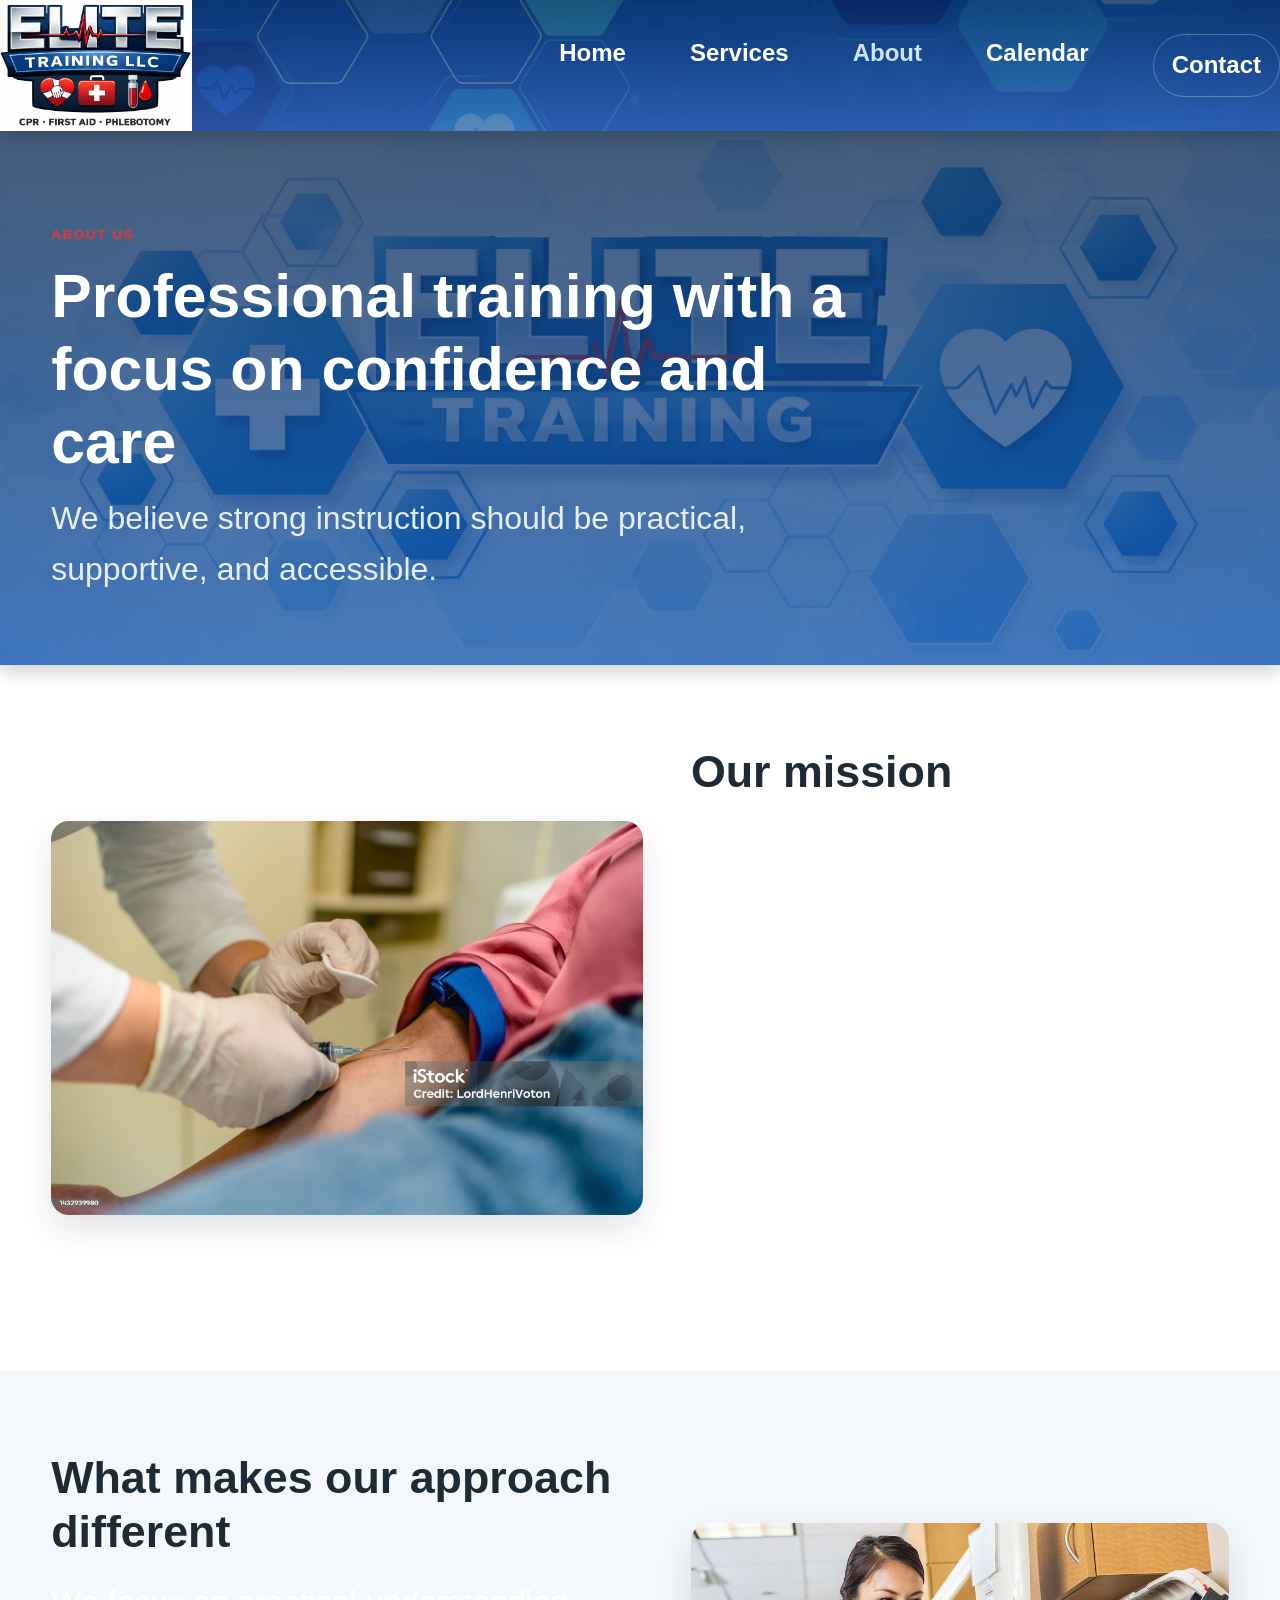
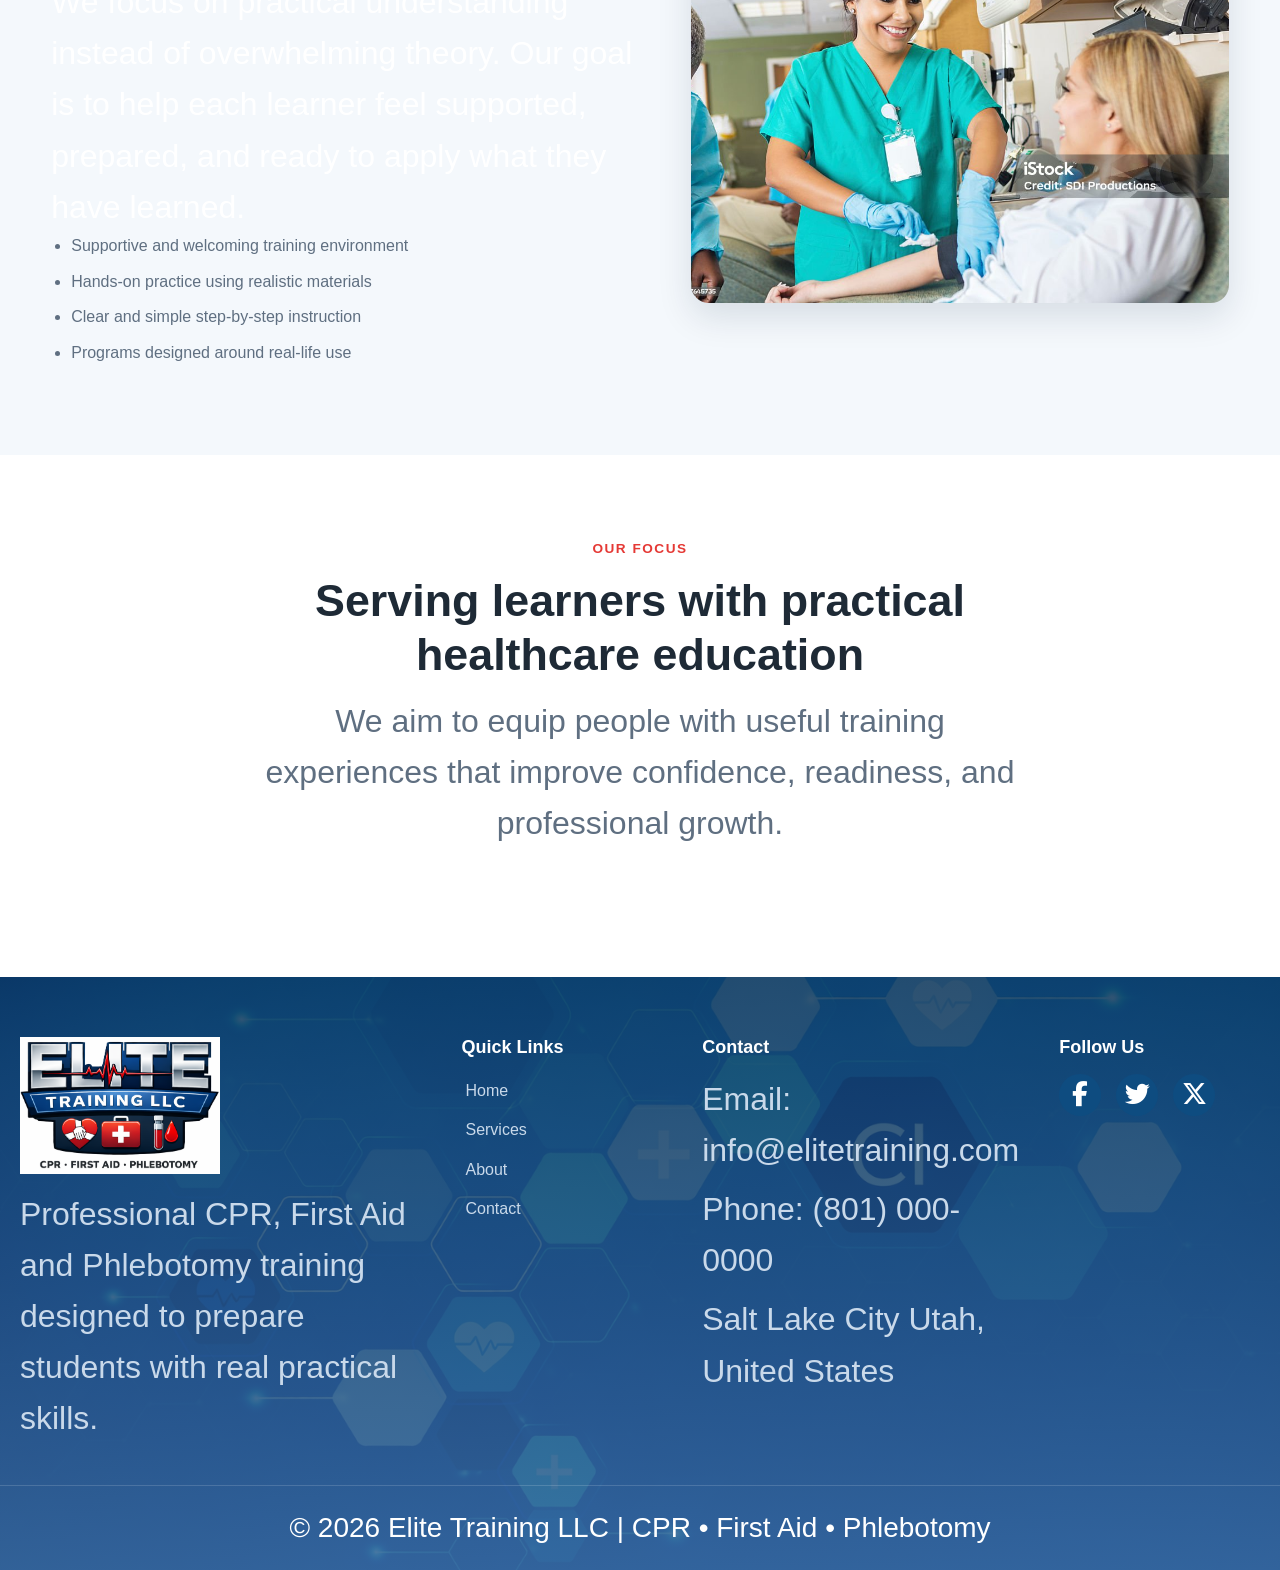
==== about.html @ 1e9cdbea "first commit" ====
<!DOCTYPE html>
<html lang="en">
  <head>
    <meta charset="UTF-8" />
    <meta name="viewport" content="width=device-width, initial-scale=1.0" />
    <title>About | Elite Training LLC</title>
    <meta name="description" content="Learn more about Elite Training LLC and our commitment to hands-on healthcare training."/>
    <link rel="stylesheet" href="https://cdnjs.cloudflare.com/ajax/libs/font-awesome/6.5.0/css/all.min.css">
    <link rel="stylesheet" href="style/styles.css" />
  </head>

  <body>
    <header class="site-header">
      <div class="container nav-container">
        <a href="index.html" class="brand">
          <img src="images/eliteLogo.png" alt="Elite Training LLC Logo" class="brand-logo" />
        </a>
        <button class="menu-toggle" id="menuToggle" aria-label="Open navigation">
          ☰
        </button>
        <nav class="site-nav" id="siteNav">
          <a href="index.html">Home</a>
          <a href="services.html">Services</a>
          <a href="about.html active" class="active">About</a>
          <a href="calendar.html">Calendar</a>
          <a href="contact.html" class="nav-btn">Contact</a>
        </nav>
      </div>
    </header>

    <main>
      <section class="page-banner">
        <div class="container">
          <span class="section-tag">About Us</span>
          <h1>Professional training with a focus on confidence and care</h1>
          <p>
            We believe strong instruction should be practical, supportive, and
            accessible.
          </p>
        </div>
      </section>

      <section class="section">
        <div class="container two-col">
          <div class="image-card">
            <img src="images/phlebotomy2.jpg" alt="Phlebotomy practice session" />
          </div>
          <div>
            <h2>Our mission</h2>
            <p>
              Elite Training LLC is committed to helping learners build practical
              healthcare skills through clear instruction, hands-on practice, and
              a professional learning environment.
            </p>
            <p>
              We support students, aspiring healthcare professionals, and anyone
              seeking to strengthen life-saving or clinical support skills.
            </p>
          </div>
        </div>
      </section>

      <section class="section alt-section">
        <div class="container two-col">
          <div>
            <h2>What makes our approach different</h2>
            <p>
              We focus on practical understanding instead of overwhelming theory.
              Our goal is to help each learner feel supported, prepared, and ready
              to apply what they have learned.
            </p>
            <ul class="about-list">
              <li>Supportive and welcoming training environment</li>
              <li>Hands-on practice using realistic materials</li>
              <li>Clear and simple step-by-step instruction</li>
              <li>Programs designed around real-life use</li>
            </ul>
          </div>
          <div class="image-card">
            <img src="images/phlebotomy.jpg" alt="Phlebotomy healthcare image" />
          </div>
        </div>
      </section>

      <section class="section">
        <div class="container section-heading">
          <span class="section-tag">Our Focus</span>
          <h2>Serving learners with practical healthcare education</h2>
          <p>
            We aim to equip people with useful training experiences that improve
            confidence, readiness, and professional growth.
          </p>
        </div>
      </section>
    </main>

    <footer class="elite-footer">
        <div class="footer-container">
            <div class="footer-logo">
                <img src="images/eliteLogo.png" alt="Elite Training Logo">
                <p>
                    Professional CPR, First Aid and Phlebotomy training designed to prepare students with real practical
                    skills.
                </p>
            </div>

            <div class="footer-links">
                <h3>Quick Links</h3>
                <ul>
                    <li><a href="index.html">Home</a></li>
                    <li><a href="services.html">Services</a></li>
                    <li><a href="about.html">About</a></li>
                    <li><a href="contact.html">Contact</a></li>
                </ul>
            </div>

            <div class="footer-contact">
                <h3>Contact</h3>
                <p>Email: info@elitetraining.com</p>
                <p>Phone: (801) 000-0000</p>
                <p>Salt Lake City Utah, United States</p>
            </div>

            <div class="footer-social">
                <h3>Follow Us</h3>
                <div class="social-icons">
                    <a href="#"><i class="fa-brands fa-facebook-f"></i></a>
                    <a href="#"><i class="fa-brands fa-twitter"></i></a>
                    <a href="#"><i class="fa-brands fa-x-twitter"></i></a>
                </div>
            </div>
        </div>
        <div class="footer-bottom">
            <p>© 2026 Elite Training LLC | CPR • First Aid • Phlebotomy</p>
        </div>
    </footer>

    <script src="js/script.js"></script>
  </body>
</html>
---- style/styles.css ----
:root {
  --primary: #0c3d72;
  --primary-dark: #082d53;
  --accent: #e53935;
  --accent-dark: #c62828;
  --light: #f4f8fc;
  --white: #ffffff;
  --text: #1e2a36;
  --muted: #5f6f81;
  --border: #dbe4ee;
  --shadow: 0 14px 35px rgba(10, 32, 61, 0.12);
  --radius: 18px;
  --max-width: 1200px;
  --transition: 0.3s ease;
}

* {
  margin: 0;
  padding: 0;
  box-sizing: border-box;
}

html {
  scroll-behavior: smooth;
}

body {
  font-family: Arial, Helvetica, sans-serif;
  color: var(--text);
  background: var(--white);
  line-height: 1.6;
}

img {
  display: block;
  width: 100%;
}

a {
  text-decoration: none;
}

ul {
  padding-left: 20px;
}

.container {
  width: min(92%, var(--max-width));
  margin: 0 auto;
}

.section {
  padding: 80px 0;
}

.alt-section {
  background: var(--light);
}

.section-tag {
  display: inline-block;
  color: var(--accent);
  font-weight: 700;
  text-transform: uppercase;
  letter-spacing: 1.5px;
  font-size: 0.85rem;
  margin-bottom: 14px;
}

.section-tag.light {
  color: #cfe3ff;
}

.section-heading {
  text-align: center;
  max-width: 760px;
  margin: 0 auto 48px;
}

.section-heading h2 {
  font-size: clamp(2rem, 4vw, 2.8rem);
  margin-bottom: 14px;
}

.section-heading p {
  color: var(--muted);
}

h1,
h2,
h3,
h4 {
  line-height: 1.2;
}

p {
  color: var(--muted);
}

.site-header {
  position: sticky;
  top: 0;
  z-index: 1000;

  background-image:
    linear-gradient(rgba(10, 40, 80, 0.75), rgba(55, 104, 168, 0.75)),
    url("../images/background2.png");

  background-size: cover;
  background-position: center;
  background-repeat: no-repeat;

  backdrop-filter: blur(4px);
  box-shadow: 0 6px 18px rgba(0, 0, 0, .2);
}

.nav-container{
  display:flex;
  align-items:center;
  justify-content:space-between;
  min-height:86px;
  width:100%;
}

.brand {
  display: flex;
  align-items: center;
}

.brand-logo {
  width: 240px;
  max-width: 80%;
 margin-right:auto;
}

.site-nav {
  display: flex;
  align-items: right;
  gap: 64px;
}

.site-nav a {
  color: var(--white);
  font-weight: 600;
  transition: var(--transition);
  font-size: 1.5em;
}

.site-nav a:hover,
.site-nav a.active {
  color: #cfe3ff;
}

.nav-btn {
  padding: 11px 18px;
  border: 1px solid rgba(255, 255, 255, 0.28);
  border-radius: 999px;
}

.menu-toggle {
  display: none;
  background: transparent;
  border: none;
  color: var(--white);
  font-size: 2rem;
  cursor: pointer;
}

/* Navigation bar */
.hex-background {

  position: absolute;
  top: 0;
  left: 0;

  width: 100%;
  height: 100%;

  overflow: hidden;

  z-index: 1;

}

.hex {

  position: absolute;

  width: 120px;
  height: 70px;

  background: rgba(255, 255, 255, .05);

  margin: 35px 0;

  animation: floatHex 12s infinite ease-in-out;

}

.hex:before,
.hex:after {

  content: "";

  position: absolute;

  width: 0;

  border-left: 60px solid transparent;
  border-right: 60px solid transparent;

}

.hex:before {

  bottom: 100%;
  border-bottom: 35px solid rgba(255, 255, 255, .05);

}

.hex:after {

  top: 100%;
  border-top: 35px solid rgba(255, 255, 255, .05);

}

.hex:nth-child(1) {
  top: 20%;
  left: 10%;
}

.hex:nth-child(2) {
  top: 60%;
  left: 20%;
}

.hex:nth-child(3) {
  top: 30%;
  left: 50%;
}

.hex:nth-child(4) {
  top: 70%;
  left: 70%;
}

.hex:nth-child(5) {
  top: 40%;
  left: 80%;
}

.hex:nth-child(6) {
  top: 10%;
  left: 60%;
}

@keyframes floatHex {

  0% {
    transform: translateY(0)
  }

  50% {
    transform: translateY(-25px)
  }

  100% {
    transform: translateY(0)
  }

}

/*end navigation animation*/



.hero {
  position: relative;
  min-height: 88vh;
  background: url("../images/cprtraining.jpg") center center / cover no-repeat;
  display: flex;
  align-items: center;
}

.hero-overlay {
  position: absolute;
  inset: 0;
  background:
    linear-gradient(to right, rgba(8, 31, 57, 0.86), rgba(8, 31, 57, 0.38)),
    linear-gradient(to top, rgba(8, 31, 57, 0.2), rgba(8, 31, 57, 0.1));
}

.hero-content {
  position: relative;
  z-index: 2;
}

.hero-text {
  max-width: 700px;
  color: var(--white);
}

.eyebrow {
  display: inline-block;
  margin-bottom: 18px;
  color: #cfe3ff;
  text-transform: uppercase;
  letter-spacing: 1.8px;
  font-size: 1.2rem;
  font-weight: 700;
}

.hero h1 {
  font-size: clamp(2.4rem, 5vw, 4.4rem);
  line-height: 1.08;
  margin-bottom: 20px;
  color: var(--white);
}

.hero p {
  color: rgba(255, 255, 255, 0.9);
  max-width: 620px;
  font-size: 1.2rem;
  margin-bottom: 28px;
}

.hero-actions {
  display: flex;
  flex-wrap: wrap;
  gap: 14px;
}

.btn {
  display: inline-flex;
  align-items: center;
  justify-content: center;
  min-width: 170px;
  padding: 14px 24px;
  border-radius: 999px;
  font-weight: 700;
  transition: var(--transition);
}

.btn-primary {
  background: var(--accent);
  color: var(--white);
}

.btn-primary:hover {
  background: var(--accent-dark);
  transform: translateY(-2px);
}

.btn-secondary {
  background: rgba(255, 255, 255, 0.14);
  color: var(--white);
  border: 1px solid rgba(255, 255, 255, 0.28);
}

.btn-secondary:hover {
  background: rgba(255, 255, 255, 0.22);
}

.btn-light {
  background: var(--white);
  color: var(--primary);
}

.btn-light:hover {
  transform: translateY(-2px);
}

.two-col {
  display: grid;
  grid-template-columns: 1.1fr 1fr;
  gap: 48px;
  align-items: center;
}

.two-col h2 {
  font-size: clamp(1.9rem, 4vw, 2.8rem);
  margin-bottom: 18px;
}

.two-col p+p {
  margin-top: 14px;
}

.text-link {
  display: inline-block;
  margin-top: 18px;
  color: var(--primary);
  font-weight: 700;
}

.image-card {
  border-radius: var(--radius);
  overflow: hidden;
  box-shadow: var(--shadow);
}

.image-card img {
  height: 100%;
  min-height: 380px;
  object-fit: cover;
}

.services-preview {
  background: var(--light);
}

.card-grid {
  display: grid;
  grid-template-columns: repeat(4, 1fr);
  gap: 26px;
}

.service-card {
  background: var(--white);
  border-radius: var(--radius);
  overflow: hidden;
  box-shadow: var(--shadow);
  transition: var(--transition);
}

.service-card:hover {
  transform: translateY(-6px);
}

.service-card img {
  height: 240px;
  object-fit: cover;
}

.card-body {
  padding: 24px;
}

.card-body h3 {
  margin-bottom: 10px;
  color: var(--primary);
}

.stats-section {
  background: linear-gradient(135deg, var(--primary), var(--primary-dark));
}

.stats-grid {
  display: grid;
  grid-template-columns: repeat(3, 1fr);
  gap: 24px;
}

.stat-box {
  background: rgba(255, 255, 255, 0.08);
  padding: 30px;
  border-radius: var(--radius);
  color: var(--white);
  text-align: center;
}

.stat-box h3 {
  margin-bottom: 10px;
  color: var(--white);
  font-size: 1.5rem;
}

.stat-box p {
  color: rgba(255, 255, 255, 0.85);
}

.testimonial-grid {
  display: grid;
  grid-template-columns: repeat(3, 1fr);
  gap: 24px;
}

.testimonial-card {
  background: var(--white);
  border: 1px solid var(--border);
  border-radius: var(--radius);
  padding: 28px;
  box-shadow: var(--shadow);
}

.testimonial-card p {
  margin-bottom: 18px;
}

.testimonial-card h4 {
  color: var(--primary);
}

.cta-section {
  background: linear-gradient(90deg,
      rgb(27 183 125 / 94%) 0%,
      rgb(20 140 200 / 95%) 55%,
      rgb(10 70 150 / 96%) 100%);
}

.cta-box {
  display: flex;
  justify-content: space-between;
  align-items: center;
  gap: 30px;
}

.cta-box h2,
.cta-box p {
  color: var(--white);
}

.page-banner {
  background-image:
    linear-gradient(rgba(10, 40, 80, 0.75), rgba(17, 82, 167, 0.75)),
    url("../images/elitebackground.png");

  background-size: cover;
  background-position: center;
  background-repeat: no-repeat;

  backdrop-filter: blur(4px);
  box-shadow: 0 6px 18px rgba(0, 0, 0, .2);
  color: var(--white);
  padding: 90px 0 70px;
}

.page-banner h1 {
  font-size: clamp(2.2rem, 5vw, 3.8rem);
  margin-bottom: 14px;
  max-width: 850px;
}

.page-banner p {
  color: rgba(255, 255, 255, 0.88);
  max-width: 720px;
}

.service-list {
  display: grid;
  gap: 40px;
}

.service-row {
  display: grid;
  grid-template-columns: 1fr 1fr;
  gap: 34px;
  align-items: center;
  background: var(--white);
  border-radius: var(--radius);
  box-shadow: var(--shadow);
  overflow: hidden;
}

.service-row.reverse .service-image {
  order: 2;
}

.service-row.reverse .service-text {
  order: 1;
}

.service-image img {
  height: 100%;
  min-height: 380px;
  object-fit: cover;
}

.service-text {
  padding: 34px;
}

.service-text h2 {
  color: var(--primary);
  margin-bottom: 14px;
}

.service-text p {
  margin-bottom: 16px;
}

.about-list li,
.service-text li {
  margin-bottom: 10px;
  color: var(--muted);
}

.contact-layout {
  display: grid;
  grid-template-columns: 0.95fr 1.05fr;
  gap: 34px;
}

.contact-info,
.contact-form-wrap {
  background: var(--white);
  border-radius: var(--radius);
  box-shadow: var(--shadow);
  padding: 34px;
}

.contact-info h2,
.contact-form h2 {
  color: var(--primary);
  margin-bottom: 14px;
}

.info-box {
  margin-top: 22px;
  padding: 18px;
  background: var(--light);
  border-radius: 14px;
}

.info-box h3 {
  color: var(--primary);
  margin-bottom: 6px;
}

.contact-side-image {
  margin-top: 24px;
  border-radius: 16px;
  height: 280px;
  object-fit: cover;
}

.contact-form {
  display: grid;
  gap: 12px;
}

.contact-form label {
  font-weight: 700;
  color: var(--text);
}

.contact-form input,
.contact-form select,
.contact-form textarea {
  width: 100%;
  padding: 14px 16px;
  border: 1px solid var(--border);
  border-radius: 14px;
  outline: none;
  font-size: 1rem;
  transition: var(--transition);
}

.contact-form input:focus,
.contact-form select:focus,
.contact-form textarea:focus {
  border-color: var(--primary);
  box-shadow: 0 0 0 4px rgba(12, 61, 114, 0.1);
}

.form-btn {
  margin-top: 8px;
  border: none;
  cursor: pointer;
}

.form-message {
  margin-top: 8px;
  font-weight: 700;
  color: var(--primary);
}

/* FOOTER */

.elite-footer {

  background-image:
    linear-gradient(rgba(11, 52, 88, 0.85), rgba(55, 106, 154, 0.9)),
    url("../images/background2.png");

  background-size: cover;
  background-position: center;
  background-repeat: no-repeat;

  color: white;
  padding-top: 60px;
  font-family: Arial, Helvetica, sans-serif;
}

.footer-container {
  max-width: 1500px;
  margin: auto;
  display: grid;
  grid-template-columns: 2fr 1fr 1fr 1fr;
  gap: 40px;
  padding: 0 20px 40px;
}

.footer-logo img {
  width: 200px;
  margin-bottom: 15px;
}

.footer-logo p {
  color: #c9d9ea;
  line-height: 1.6;
}

.footer-links h3,
.footer-contact h3,
.footer-social h3 {
  margin-bottom: 15px;
  font-size: 18px;
}

.footer-links ul {
  list-style: none;
  padding: 2px;
}

.footer-links li {
  margin-bottom: 10px;
  padding: 2px;
}

.footer-links a {
  text-decoration: none;
  color: #c9d9ea;
  transition: .3s;
}

.footer-links a:hover {
  color: #6bd1ff;
}

.footer-contact p {
  color: #c9d9ea;
  margin-bottom: 8px;
}

.social-icons {
  display: flex;
  gap: 15px;
  margin-top: 10px;
}

.social-icons a {
  width: 42px;
  height: 42px;
  display: flex;
  align-items: center;
  justify-content: center;
  background: #0e4c80;
  border-radius: 50%;
  font-size: 25px;
  color: white;
  transition: .3s;

}


.social-icons a:hover {

  background: #19a4e3;

  transform: scale(1.1);

}


.footer-bottom {
  border-top: 1px solid rgba(255, 255, 255, 0.15);
  text-align: center;
  padding: 20px;
  font-size: 14px;
  color: #c9d9ea;
}

p {
  color: white;
  font-size: 2em;
}

@media (max-width: 1080px) {
  .card-grid {
    grid-template-columns: repeat(2, 1fr);
  }

  .testimonial-grid {
    grid-template-columns: 1fr;
  }

  .contact-layout,
  .two-col,
  .service-row {
    grid-template-columns: 1fr;
  }

  .service-row.reverse .service-image,
  .service-row.reverse .service-text {
    order: initial;
  }

  .stats-grid {
    grid-template-columns: 1fr;
  }

  .cta-box {
    flex-direction: column;
    align-items: flex-start;
  }
}

@media (max-width: 820px) {
  .menu-toggle {
    display: block;
  }

  .site-nav {
    position: absolute;
    top: 86px;
    right: 4%;
    background: var(--primary);
    border-radius: 18px;
    box-shadow: var(--shadow);
    width: min(320px, 92vw);
    padding: 18px;
    display: none;
    flex-direction: column;
    align-items: flex-start;
    gap: 64px;
  }

  .site-nav.show {
    display: flex;
  }

  .nav-btn {
    width: 100%;
    text-align: center;
  }

  .hero {
    min-height: 78vh;
  }

  .brand-logo {
    width: 170px;
  }
}

@media (max-width: 640px) {
  .section {
    padding: 64px 0;
  }

  .hero-actions {
    flex-direction: column;
    align-items: flex-start;
  }

  .btn {
    width: 100%;
    max-width: 260px;
  }

  .card-grid {
    grid-template-columns: 1fr;
  }

  .footer-content {
    flex-direction: column;
  }

  .service-text,
  .contact-info,
  .contact-form-wrap {
    padding: 24px;
  }

  .page-banner {
    padding: 72px 0 56px;
  }
}

/* Calendar */

.dashboard {
  padding: 80px 40px;
}

.dashboard-grid {
  display: grid;
  grid-template-columns: repeat(3, 1fr);
  gap: 30px;
}

.dashboard-card {
  background: white;
  padding: 30px;
  border-radius: 10px;
  box-shadow: 0 10px 20px rgba(0, 0, 0, .1);
}
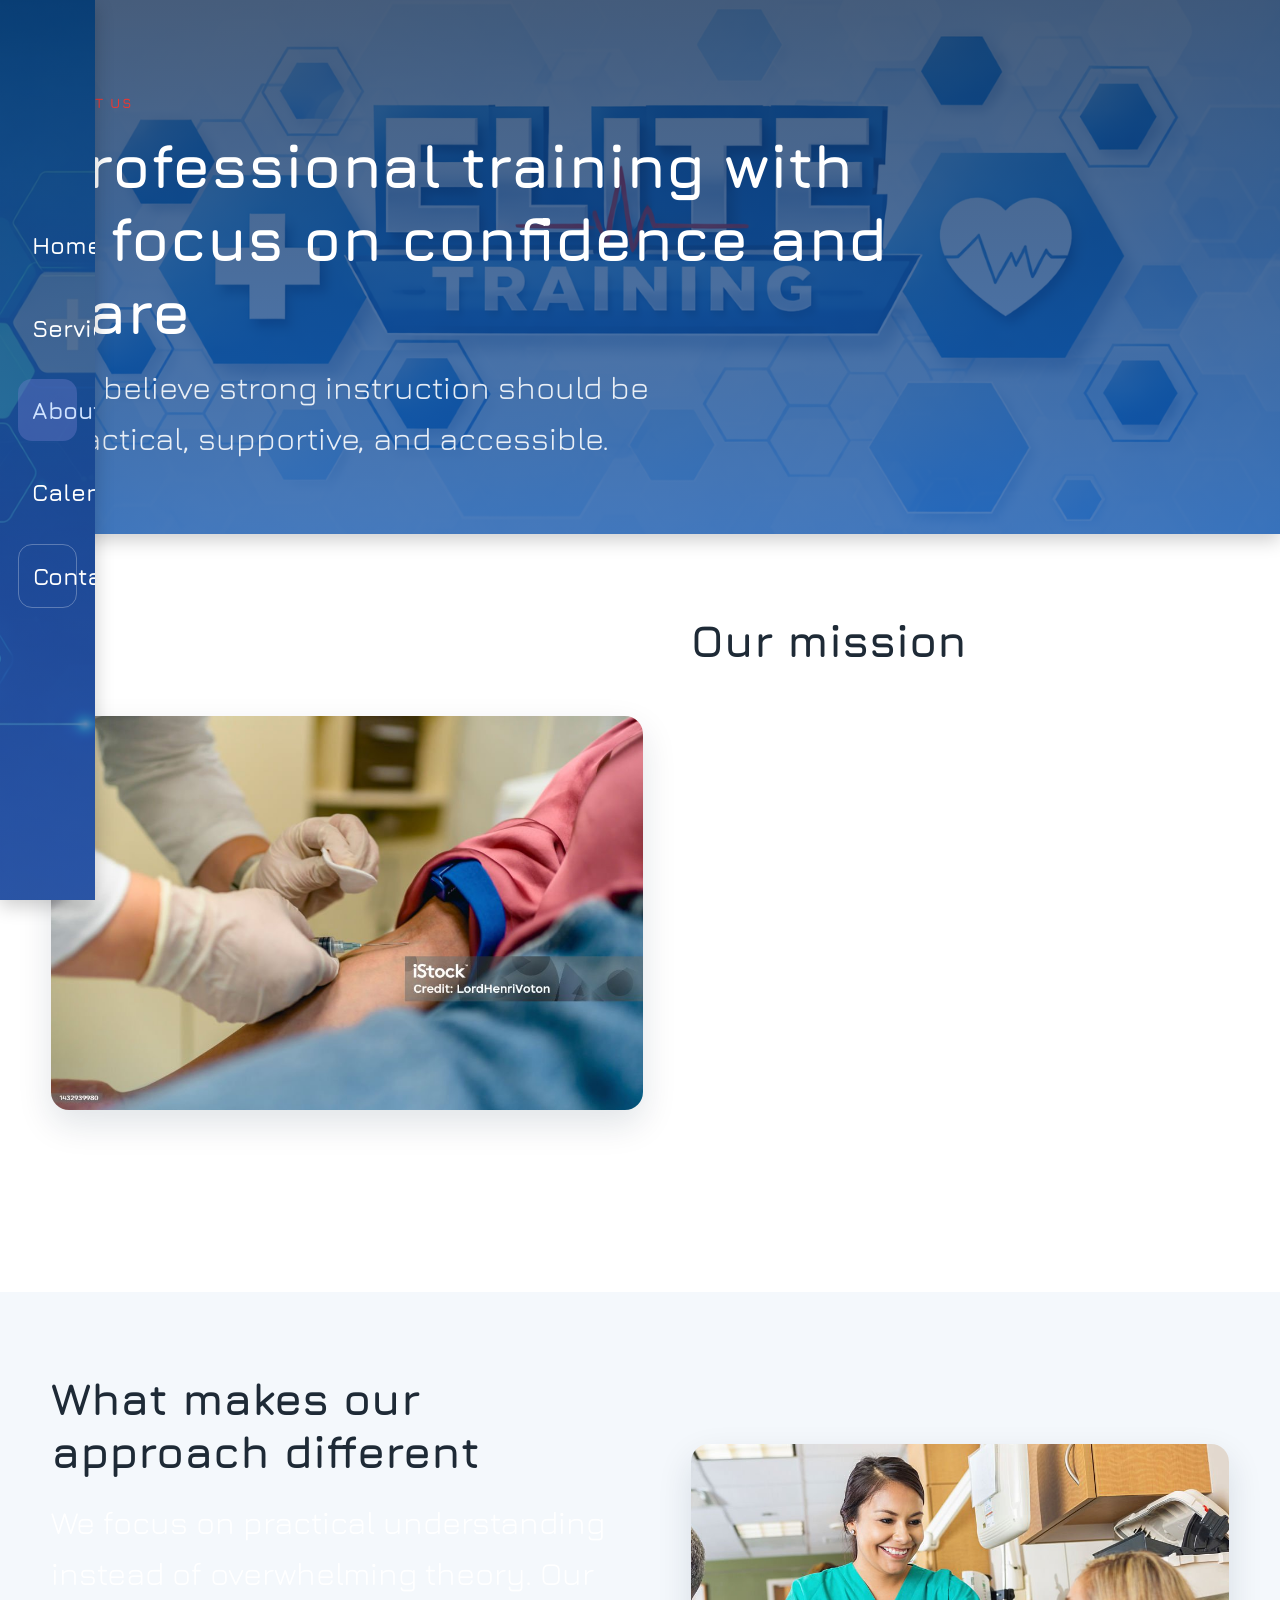
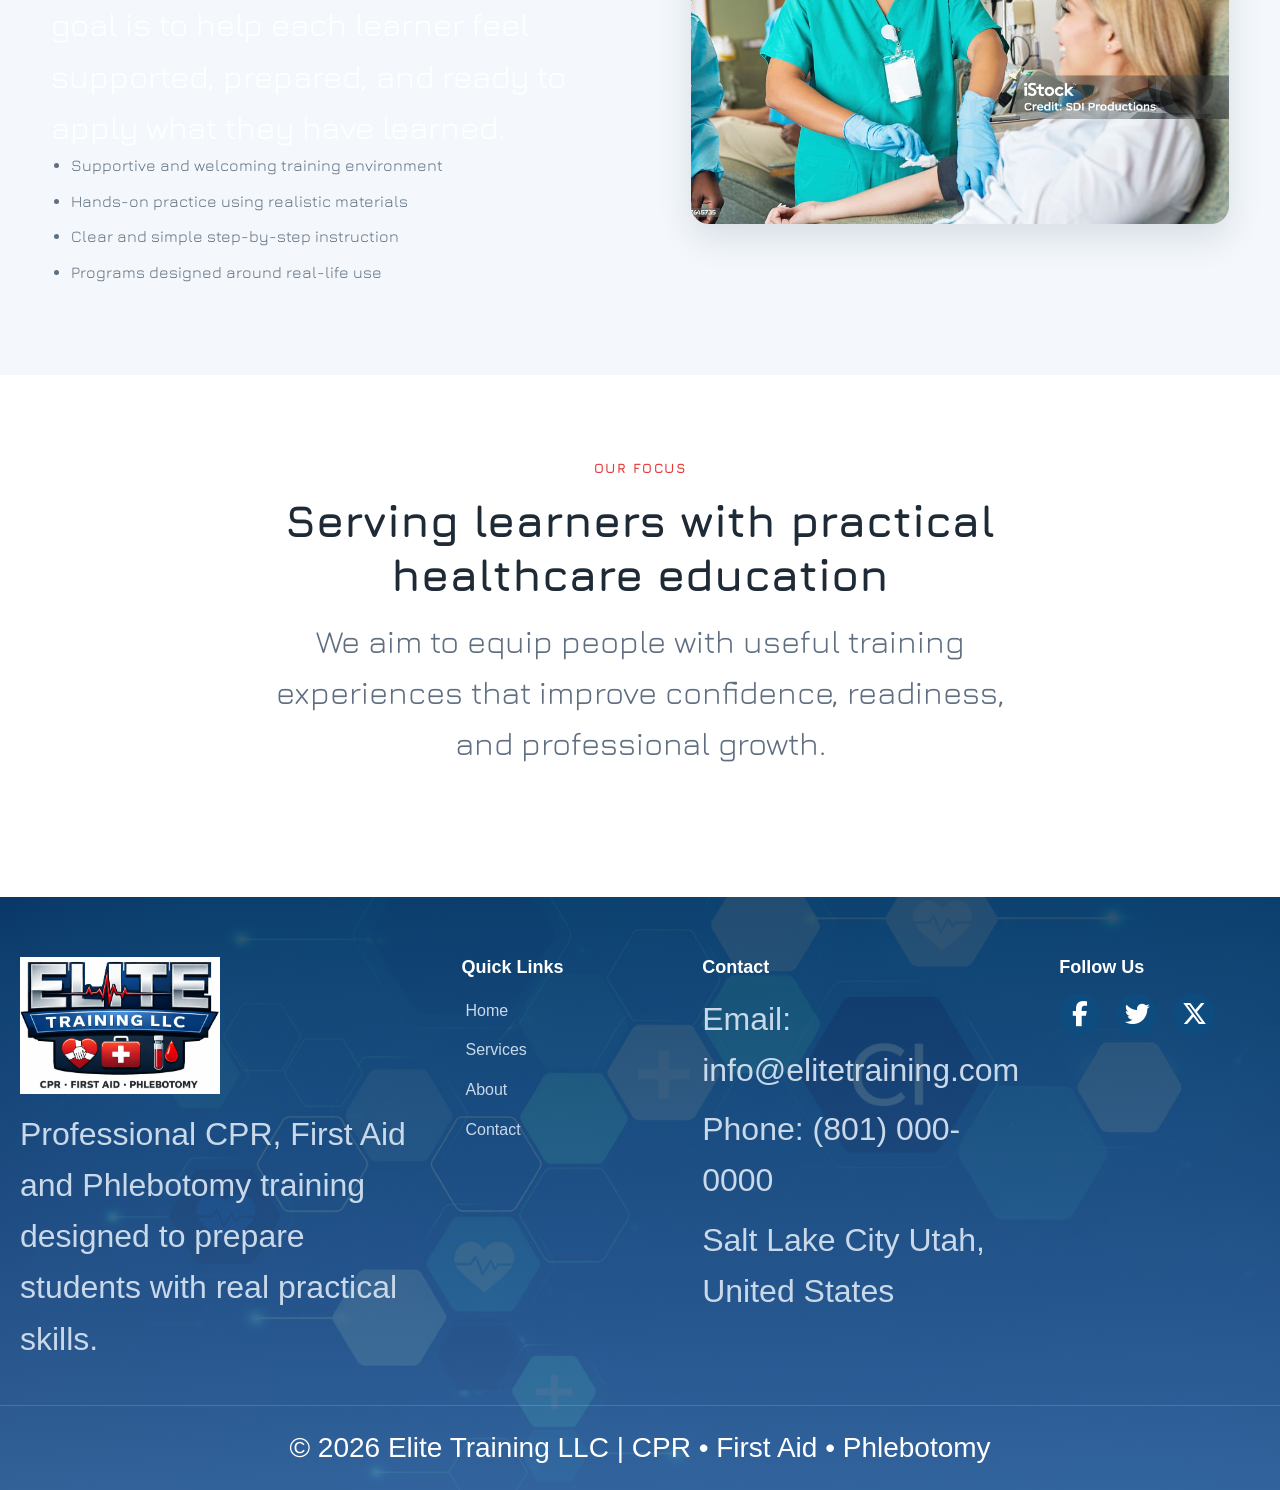
==== commit 8fac292c: "update navigation bar" ====
--- a/about.html
+++ b/about.html
@@ -1,140 +1,146 @@
 <!DOCTYPE html>
 <html lang="en">
-  <head>
-    <meta charset="UTF-8" />
-    <meta name="viewport" content="width=device-width, initial-scale=1.0" />
-    <title>About | Elite Training LLC</title>
-    <meta name="description" content="Learn more about Elite Training LLC and our commitment to hands-on healthcare training."/>
-    <link rel="stylesheet" href="https://cdnjs.cloudflare.com/ajax/libs/font-awesome/6.5.0/css/all.min.css">
-    <link rel="stylesheet" href="style/styles.css" />
-  </head>
 
-  <body>
-    <header class="site-header">
-      <div class="container nav-container">
-        <a href="index.html" class="brand">
-          <img src="images/eliteLogo.png" alt="Elite Training LLC Logo" class="brand-logo" />
-        </a>
-        <button class="menu-toggle" id="menuToggle" aria-label="Open navigation">
-          ☰
-        </button>
-        <nav class="site-nav" id="siteNav">
-          <a href="index.html">Home</a>
-          <a href="services.html">Services</a>
-          <a href="about.html active" class="active">About</a>
-          <a href="calendar.html">Calendar</a>
-          <a href="contact.html" class="nav-btn">Contact</a>
-        </nav>
+<head>
+  <meta charset="UTF-8" />
+  <meta name="viewport" content="width=device-width, initial-scale=1.0" />
+  <title>About | Elite Training LLC</title>
+  <meta name="description"
+    content="Learn more about Elite Training LLC and our commitment to hands-on healthcare training." />
+  <link rel="stylesheet" href="https://cdnjs.cloudflare.com/ajax/libs/font-awesome/6.5.0/css/all.min.css">
+  <link rel="stylesheet" href="style/styles.css" />
+  <link rel="preconnect" href="https://fonts.googleapis.com">
+  <link rel="preconnect" href="https://fonts.gstatic.com" crossorigin>
+  <link href="https://fonts.googleapis.com/css2?family=Jura:wght@300..700&display=swap" rel="stylesheet">
+</head>
+
+<body>
+  <header class="site-header">
+    <div class="container nav-container">
+      <a href="index.html" class="brand">
+        <img src="images/eliteLogo.png" alt="Elite Training LLC Logo" class="brand-logo" />
+      </a>
+      <button class="menu-toggle" id="menuToggle" aria-label="Open navigation">
+        ☰
+      </button>
+      <nav class="site-nav" id="siteNav">
+        <a href="index.html">Home</a>
+        <a href="services.html">Services</a>
+        <a href="about.html active" class="active">About</a>
+        <a href="calendar.html">Calendar</a>
+        <a href="contact.html" class="nav-btn">Contact</a>
+      </nav>
+    </div>
+  </header>
+
+  <main>
+    <section class="page-banner">
+      <div class="container">
+        <span class="section-tag">About Us</span>
+        <h1>Professional training with a focus on confidence and care</h1>
+        <p>
+          We believe strong instruction should be practical, supportive, and
+          accessible.
+        </p>
       </div>
-    </header>
+    </section>
 
-    <main>
-      <section class="page-banner">
-        <div class="container">
-          <span class="section-tag">About Us</span>
-          <h1>Professional training with a focus on confidence and care</h1>
+    <section class="section">
+      <div class="container two-col">
+        <div class="image-card">
+          <img src="images/phlebotomy2.jpg" alt="Phlebotomy practice session" />
+        </div>
+        <div>
+          <h2>Our mission</h2>
           <p>
-            We believe strong instruction should be practical, supportive, and
-            accessible.
+            Elite Training LLC is committed to helping learners build practical
+            healthcare skills through clear instruction, hands-on practice, and
+            a professional learning environment.
+          </p>
+          <p>
+            We support students, aspiring healthcare professionals, and anyone
+            seeking to strengthen life-saving or clinical support skills.
           </p>
         </div>
-      </section>
+      </div>
+    </section>
 
-      <section class="section">
-        <div class="container two-col">
-          <div class="image-card">
-            <img src="images/phlebotomy2.jpg" alt="Phlebotomy practice session" />
-          </div>
-          <div>
-            <h2>Our mission</h2>
-            <p>
-              Elite Training LLC is committed to helping learners build practical
-              healthcare skills through clear instruction, hands-on practice, and
-              a professional learning environment.
-            </p>
-            <p>
-              We support students, aspiring healthcare professionals, and anyone
-              seeking to strengthen life-saving or clinical support skills.
-            </p>
-          </div>
+    <section class="section alt-section">
+      <div class="container two-col">
+        <div>
+          <h2>What makes our approach different</h2>
+          <p>
+            We focus on practical understanding instead of overwhelming theory.
+            Our goal is to help each learner feel supported, prepared, and ready
+            to apply what they have learned.
+          </p>
+          <ul class="about-list">
+            <li>Supportive and welcoming training environment</li>
+            <li>Hands-on practice using realistic materials</li>
+            <li>Clear and simple step-by-step instruction</li>
+            <li>Programs designed around real-life use</li>
+          </ul>
         </div>
-      </section>
+        <div class="image-card">
+          <img src="images/phlebotomy.jpg" alt="Phlebotomy healthcare image" />
+        </div>
+      </div>
+    </section>
 
-      <section class="section alt-section">
-        <div class="container two-col">
-          <div>
-            <h2>What makes our approach different</h2>
-            <p>
-              We focus on practical understanding instead of overwhelming theory.
-              Our goal is to help each learner feel supported, prepared, and ready
-              to apply what they have learned.
-            </p>
-            <ul class="about-list">
-              <li>Supportive and welcoming training environment</li>
-              <li>Hands-on practice using realistic materials</li>
-              <li>Clear and simple step-by-step instruction</li>
-              <li>Programs designed around real-life use</li>
-            </ul>
-          </div>
-          <div class="image-card">
-            <img src="images/phlebotomy.jpg" alt="Phlebotomy healthcare image" />
-          </div>
+    <section class="section">
+      <div class="container section-heading">
+        <span class="section-tag">Our Focus</span>
+        <h2>Serving learners with practical healthcare education</h2>
+        <p>
+          We aim to equip people with useful training experiences that improve
+          confidence, readiness, and professional growth.
+        </p>
+      </div>
+    </section>
+  </main>
+
+  <footer class="elite-footer">
+    <div class="footer-container">
+      <div class="footer-logo">
+        <img src="images/eliteLogo.png" alt="Elite Training Logo">
+        <p>
+          Professional CPR, First Aid and Phlebotomy training designed to prepare students with real practical
+          skills.
+        </p>
+      </div>
+
+      <div class="footer-links">
+        <h3>Quick Links</h3>
+        <ul>
+          <li><a href="index.html">Home</a></li>
+          <li><a href="services.html">Services</a></li>
+          <li><a href="about.html">About</a></li>
+          <li><a href="contact.html">Contact</a></li>
+        </ul>
+      </div>
+
+      <div class="footer-contact">
+        <h3>Contact</h3>
+        <p>Email: info@elitetraining.com</p>
+        <p>Phone: (801) 000-0000</p>
+        <p>Salt Lake City Utah, United States</p>
+      </div>
+
+      <div class="footer-social">
+        <h3>Follow Us</h3>
+        <div class="social-icons">
+          <a href="#"><i class="fa-brands fa-facebook-f"></i></a>
+          <a href="#"><i class="fa-brands fa-twitter"></i></a>
+          <a href="#"><i class="fa-brands fa-x-twitter"></i></a>
         </div>
-      </section>
+      </div>
+    </div>
+    <div class="footer-bottom">
+      <p>© 2026 Elite Training LLC | CPR • First Aid • Phlebotomy</p>
+    </div>
+  </footer>
 
-      <section class="section">
-        <div class="container section-heading">
-          <span class="section-tag">Our Focus</span>
-          <h2>Serving learners with practical healthcare education</h2>
-          <p>
-            We aim to equip people with useful training experiences that improve
-            confidence, readiness, and professional growth.
-          </p>
-        </div>
-      </section>
-    </main>
+  <script src="js/script.js"></script>
+</body>
 
-    <footer class="elite-footer">
-        <div class="footer-container">
-            <div class="footer-logo">
-                <img src="images/eliteLogo.png" alt="Elite Training Logo">
-                <p>
-                    Professional CPR, First Aid and Phlebotomy training designed to prepare students with real practical
-                    skills.
-                </p>
-            </div>
-
-            <div class="footer-links">
-                <h3>Quick Links</h3>
-                <ul>
-                    <li><a href="index.html">Home</a></li>
-                    <li><a href="services.html">Services</a></li>
-                    <li><a href="about.html">About</a></li>
-                    <li><a href="contact.html">Contact</a></li>
-                </ul>
-            </div>
-
-            <div class="footer-contact">
-                <h3>Contact</h3>
-                <p>Email: info@elitetraining.com</p>
-                <p>Phone: (801) 000-0000</p>
-                <p>Salt Lake City Utah, United States</p>
-            </div>
-
-            <div class="footer-social">
-                <h3>Follow Us</h3>
-                <div class="social-icons">
-                    <a href="#"><i class="fa-brands fa-facebook-f"></i></a>
-                    <a href="#"><i class="fa-brands fa-twitter"></i></a>
-                    <a href="#"><i class="fa-brands fa-x-twitter"></i></a>
-                </div>
-            </div>
-        </div>
-        <div class="footer-bottom">
-            <p>© 2026 Elite Training LLC | CPR • First Aid • Phlebotomy</p>
-        </div>
-    </footer>
-
-    <script src="js/script.js"></script>
-  </body>
 </html>
--- a/style/styles.css
+++ b/style/styles.css
@@ -25,7 +25,7 @@
 }
 
 body {
-  font-family: Arial, Helvetica, sans-serif;
+  font-family: "Jura", sans-serif;
   color: var(--text);
   background: var(--white);
   line-height: 1.6;
@@ -98,9 +98,14 @@
 }
 
 .site-header {
-  position: sticky;
+  
+  position: fixed;
   top: 0;
+  left: 0;
+  width: 95px;
+  height: 100vh;
   z-index: 1000;
+  overflow:hidden;
 
   background-image:
     linear-gradient(rgba(10, 40, 80, 0.75), rgba(55, 104, 168, 0.75)),
@@ -112,43 +117,85 @@
 
   backdrop-filter: blur(4px);
   box-shadow: 0 6px 18px rgba(0, 0, 0, .2);
+  transition: width 0.80s ease;
+}
+
+.site-header:hover {
+  width: 280px;
 }
 
 .nav-container{
   display:flex;
-  align-items:center;
-  justify-content:space-between;
-  min-height:86px;
+  flex-direction: column;
+  align-items:flex-start;
+  justify-content:flex-start;
   width:100%;
+  padding: 24px 18px;
 }
 
 .brand {
   display: flex;
   align-items: center;
+  margin-bottom: 40px;
+  justify-content: center;
+  width: 100%;
 }
 
 .brand-logo {
-  width: 240px;
-  max-width: 80%;
- margin-right:auto;
+  width: 200px;
+  max-width: 220px;
+  min-width: 220px;
+  opacity: 0;
+  transform: translateX(-10px);
+  transition: opacity 0.40s ease, transform 0.40s ease;
+
+}
+
+.site-header:hover .brand-logo {
+  opacity: 1;
+  transform: translateX(0);
 }
 
 .site-nav {
   display: flex;
-  align-items: right;
-  gap: 64px;
+  flex-direction: column;
+  align-items: flex-start;
+  gap: 20px;
+  width: 100%;
+}
+
+.nav-link {
+  opacity: 0;
+  transform: translateX(-10px);
+  transition: all 0.40s ease;
+  white-space: nowrap;
+} 
+
+.site-header:hover .nav-link {
+  opacity: 1;
+  transform: translateX(0);
+
 }
 
 .site-nav a {
+  display: flex;
+  align-items: center;
+  width: 100%;
+  min-height: 52px;
+  padding: 12px 14px;
+  border-radius: 14px;
   color: var(--white);
   font-weight: 600;
   transition: var(--transition);
   font-size: 1.5em;
+  white-space: nowrap;
+  text-decoration: none;
 }
 
 .site-nav a:hover,
 .site-nav a.active {
   color: #cfe3ff;
+  background: rgba(108, 123, 201, 0.408);
 }
 
 .nav-btn {
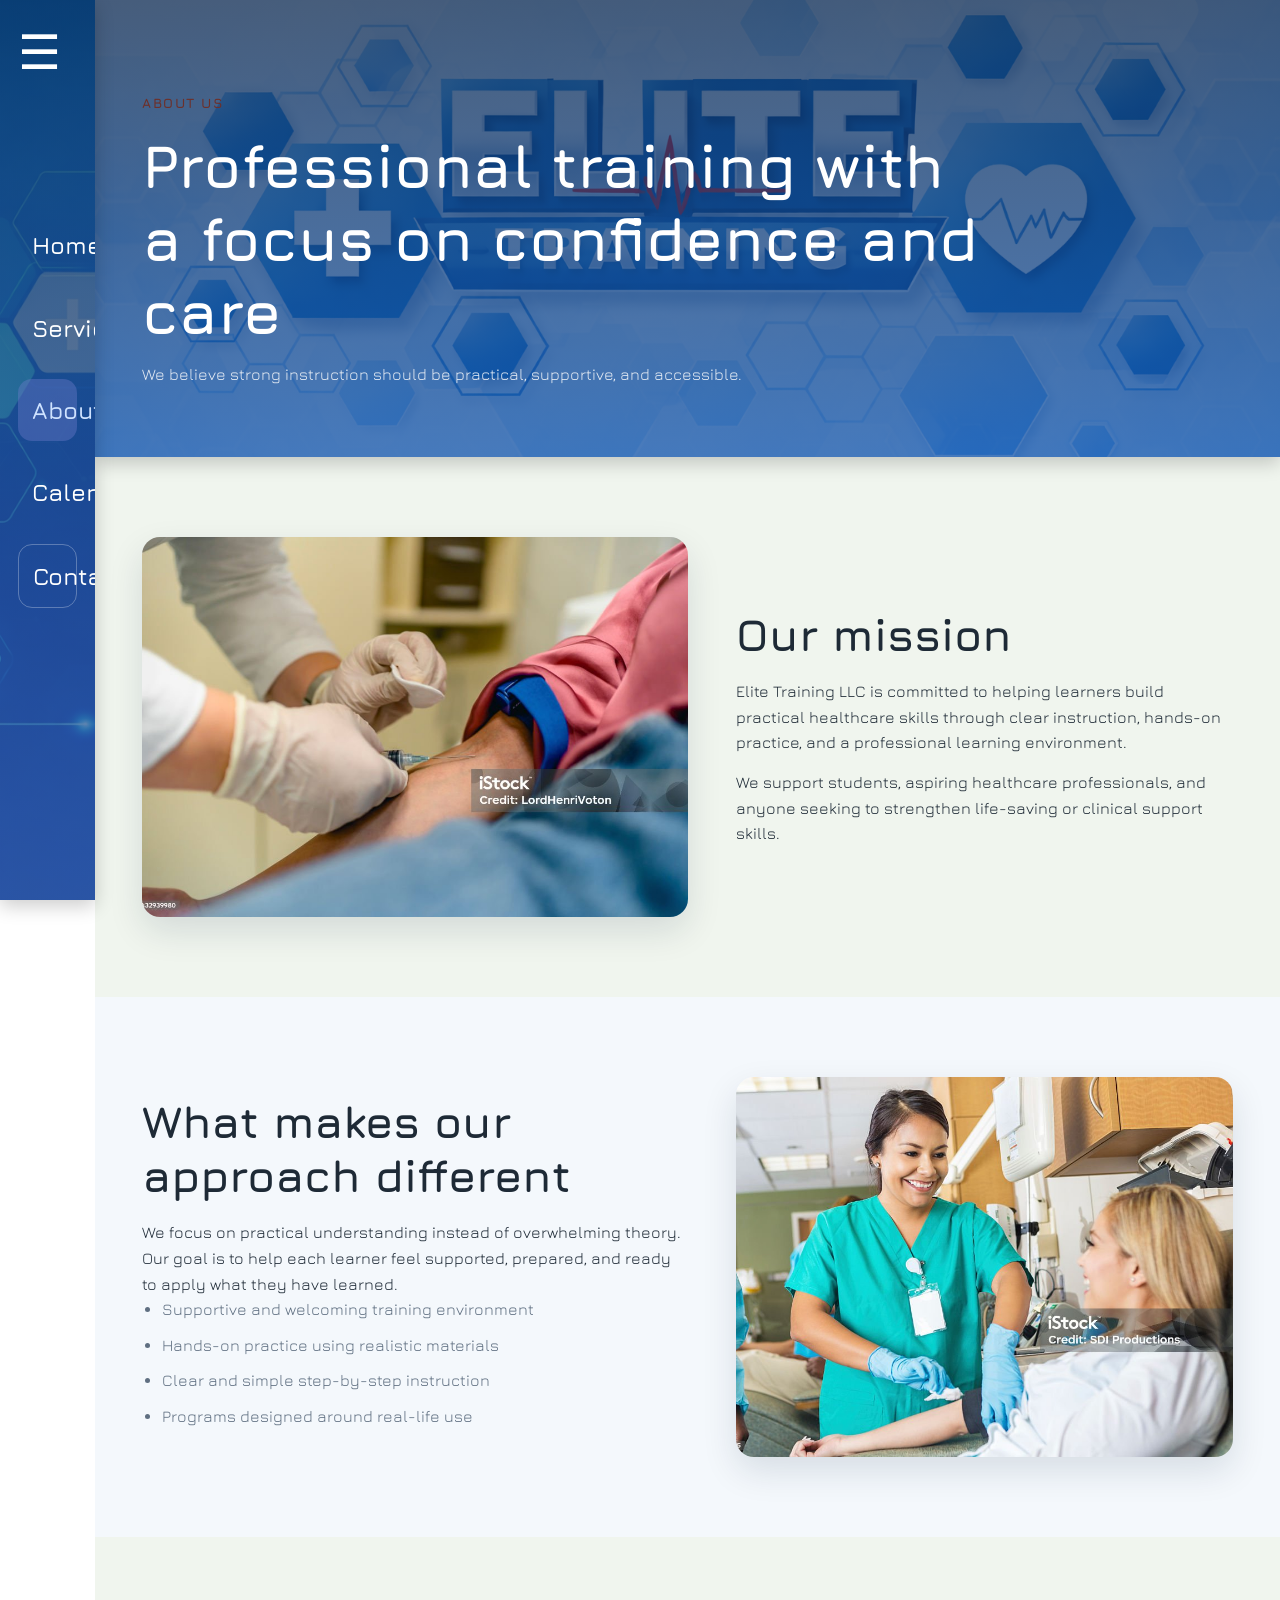
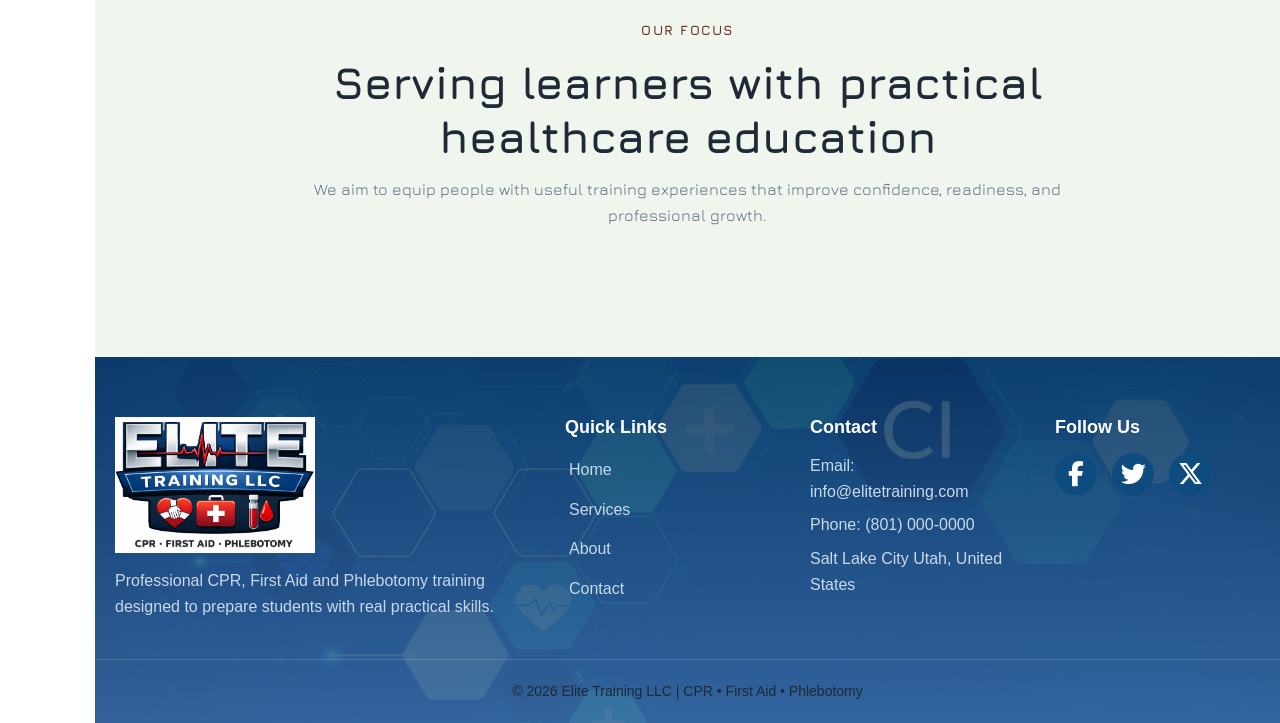
==== commit d0e0806f: "update about footer" ====
--- a/about.html
+++ b/about.html
@@ -99,46 +99,46 @@
     </section>
   </main>
 
-  <footer class="elite-footer">
-    <div class="footer-container">
-      <div class="footer-logo">
-        <img src="images/eliteLogo.png" alt="Elite Training Logo">
-        <p>
-          Professional CPR, First Aid and Phlebotomy training designed to prepare students with real practical
-          skills.
-        </p>
-      </div>
+      <footer class="elite-footer">
+        <div class="footer-container">
+            <div class="footer-logo">
+                <img src="images/eliteLogo.png" alt="Elite Training Logo">
+                <p>
+                    Professional CPR, First Aid and Phlebotomy training designed to prepare students with real practical
+                    skills.
+                </p>
+            </div>
 
-      <div class="footer-links">
-        <h3>Quick Links</h3>
-        <ul>
-          <li><a href="index.html">Home</a></li>
-          <li><a href="services.html">Services</a></li>
-          <li><a href="about.html">About</a></li>
-          <li><a href="contact.html">Contact</a></li>
-        </ul>
-      </div>
+            <div class="footer-links">
+                <h3>Quick Links</h3>
+                <ul>
+                    <li><a href="index.html">Home</a></li>
+                    <li><a href="services.html">Services</a></li>
+                    <li><a href="about.html">About</a></li>
+                    <li><a href="contact.html">Contact</a></li>
+                </ul>
+            </div>
 
-      <div class="footer-contact">
-        <h3>Contact</h3>
-        <p>Email: info@elitetraining.com</p>
-        <p>Phone: (801) 000-0000</p>
-        <p>Salt Lake City Utah, United States</p>
-      </div>
+            <div class="footer-contact">
+                <h3>Contact</h3>
+                <p>Email: info@elitetraining.com</p>
+                <p>Phone: (801) 000-0000</p>
+                <p>Salt Lake City Utah, United States</p>
+            </div>
 
-      <div class="footer-social">
-        <h3>Follow Us</h3>
-        <div class="social-icons">
-          <a href="#"><i class="fa-brands fa-facebook-f"></i></a>
-          <a href="#"><i class="fa-brands fa-twitter"></i></a>
-          <a href="#"><i class="fa-brands fa-x-twitter"></i></a>
+            <div class="footer-social">
+                <h3>Follow Us</h3>
+                <div class="social-icons">
+                    <a href="#"><i class="fa-brands fa-facebook-f"></i></a>
+                    <a href="#"><i class="fa-brands fa-twitter"></i></a>
+                    <a href="#"><i class="fa-brands fa-x-twitter"></i></a>
+                </div>
+            </div>
         </div>
-      </div>
-    </div>
-    <div class="footer-bottom">
-      <p>© 2026 Elite Training LLC | CPR • First Aid • Phlebotomy</p>
-    </div>
-  </footer>
+        <div class="footer-bottom">
+            <p>© 2026 Elite Training LLC | CPR • First Aid • Phlebotomy</p>
+        </div>
+    </footer>
 
   <script src="js/script.js"></script>
 </body>
--- a/style/styles.css
+++ b/style/styles.css
@@ -1,7 +1,7 @@
 :root {
   --primary: #0c3d72;
   --primary-dark: #082d53;
-  --accent: #e53935;
+  --accent: #6d302a;
   --accent-dark: #c62828;
   --light: #f4f8fc;
   --white: #ffffff;
@@ -51,6 +51,7 @@
 
 .section {
   padding: 80px 0;
+  background-color: #a9c79d2c;
 }
 
 .alt-section {
@@ -94,7 +95,7 @@
 }
 
 p {
-  color: var(--muted);
+  color: #1e2a36;;
 }
 
 .site-header {
@@ -121,7 +122,7 @@
 }
 
 .site-header:hover {
-  width: 280px;
+  width: 260px;
 }
 
 .nav-container{
@@ -139,6 +140,7 @@
   margin-bottom: 40px;
   justify-content: center;
   width: 100%;
+  position: relative;
 }
 
 .brand-logo {
@@ -205,12 +207,20 @@
 }
 
 .menu-toggle {
-  display: none;
+  position: absolute;
   background: transparent;
   border: none;
   color: var(--white);
-  font-size: 2rem;
+  font-size: 3rem;
   cursor: pointer;
+  opacity: 1;
+  transition: opacity 0.30s ease;
+}
+
+.site-header:hover .menu-toggle {
+  opacity: 0;
+  pointer-events: none;
+
 }
 
 /* Navigation bar */
@@ -301,33 +311,40 @@
   top: 10%;
   left: 60%;
 }
+/*add to navigation onJueves night*/
+main,
+footer{
+  margin-left:95px;
+  transition: margin-left .6s ease;
+}
+
+.site-header:hover + main{
+  margin-left:280px;
+}
+
 
 @keyframes floatHex {
 
   0% {
     transform: translateY(0)
   }
-
   50% {
     transform: translateY(-25px)
   }
-
   100% {
     transform: translateY(0)
   }
-
-}
-
+}
 /*end navigation animation*/
 
 
 
 .hero {
   position: relative;
-  min-height: 88vh;
-  background: url("../images/cprtraining.jpg") center center / cover no-repeat;
+  min-height: 48vh;
   display: flex;
   align-items: center;
+  overflow: hidden;
 }
 
 .hero-overlay {
@@ -376,6 +393,59 @@
   display: flex;
   flex-wrap: wrap;
   gap: 14px;
+}
+
+/*CARRUSEL*/
+
+.hero-carousel {
+  position: absolute;
+  inset: 0;
+  z-index: 0;
+}
+
+.hero-slide {
+  position: absolute;
+  inset: 0;
+  opacity: 0;
+  visibility: hidden;
+  transition: opacity 1.2s ease-in-out;
+}
+
+.hero-slide.active {
+  opacity: 1;
+  visibility: visible;
+}
+
+.hero-slide img {
+  width: 100%;
+  height: 100%;
+  object-fit: cover;
+}
+
+.hex-background {
+  position: absolute;
+  inset: 0;
+  overflow: hidden;
+  z-index: 1;
+}
+
+.hero-overlay {
+  position: absolute;
+  inset: 0;
+  z-index: 2;
+  background:
+    linear-gradient(to right, rgba(8, 31, 57, 0.86), rgba(8, 31, 57, 0.38)),
+    linear-gradient(to top, rgba(8, 31, 57, 0.2), rgba(8, 31, 57, 0.1));
+}
+
+.hero-content {
+  position: relative;
+  z-index: 3;
+}
+
+.hero-text {
+  max-width: 700px;
+  color: var(--white);
 }
 
 .btn {
@@ -637,6 +707,7 @@
   display: grid;
   grid-template-columns: 0.95fr 1.05fr;
   gap: 34px;
+  background-color: #a9c79d2c;
 }
 
 .contact-info,
@@ -656,7 +727,7 @@
 .info-box {
   margin-top: 22px;
   padding: 18px;
-  background: var(--light);
+  background: #7cc62821;
   border-radius: 14px;
 }
 
@@ -692,6 +763,7 @@
   outline: none;
   font-size: 1rem;
   transition: var(--transition);
+  background-color: #7cc62821;
 }
 
 .contact-form input:focus,
@@ -803,11 +875,8 @@
 
 
 .social-icons a:hover {
-
   background: #19a4e3;
-
   transform: scale(1.1);
-
 }
 
 
@@ -819,10 +888,6 @@
   color: #c9d9ea;
 }
 
-p {
-  color: white;
-  font-size: 2em;
-}
 
 @media (max-width: 1080px) {
   .card-grid {
@@ -878,6 +943,8 @@
     display: flex;
   }
 
+  
+
   .nav-btn {
     width: 100%;
     text-align: center;
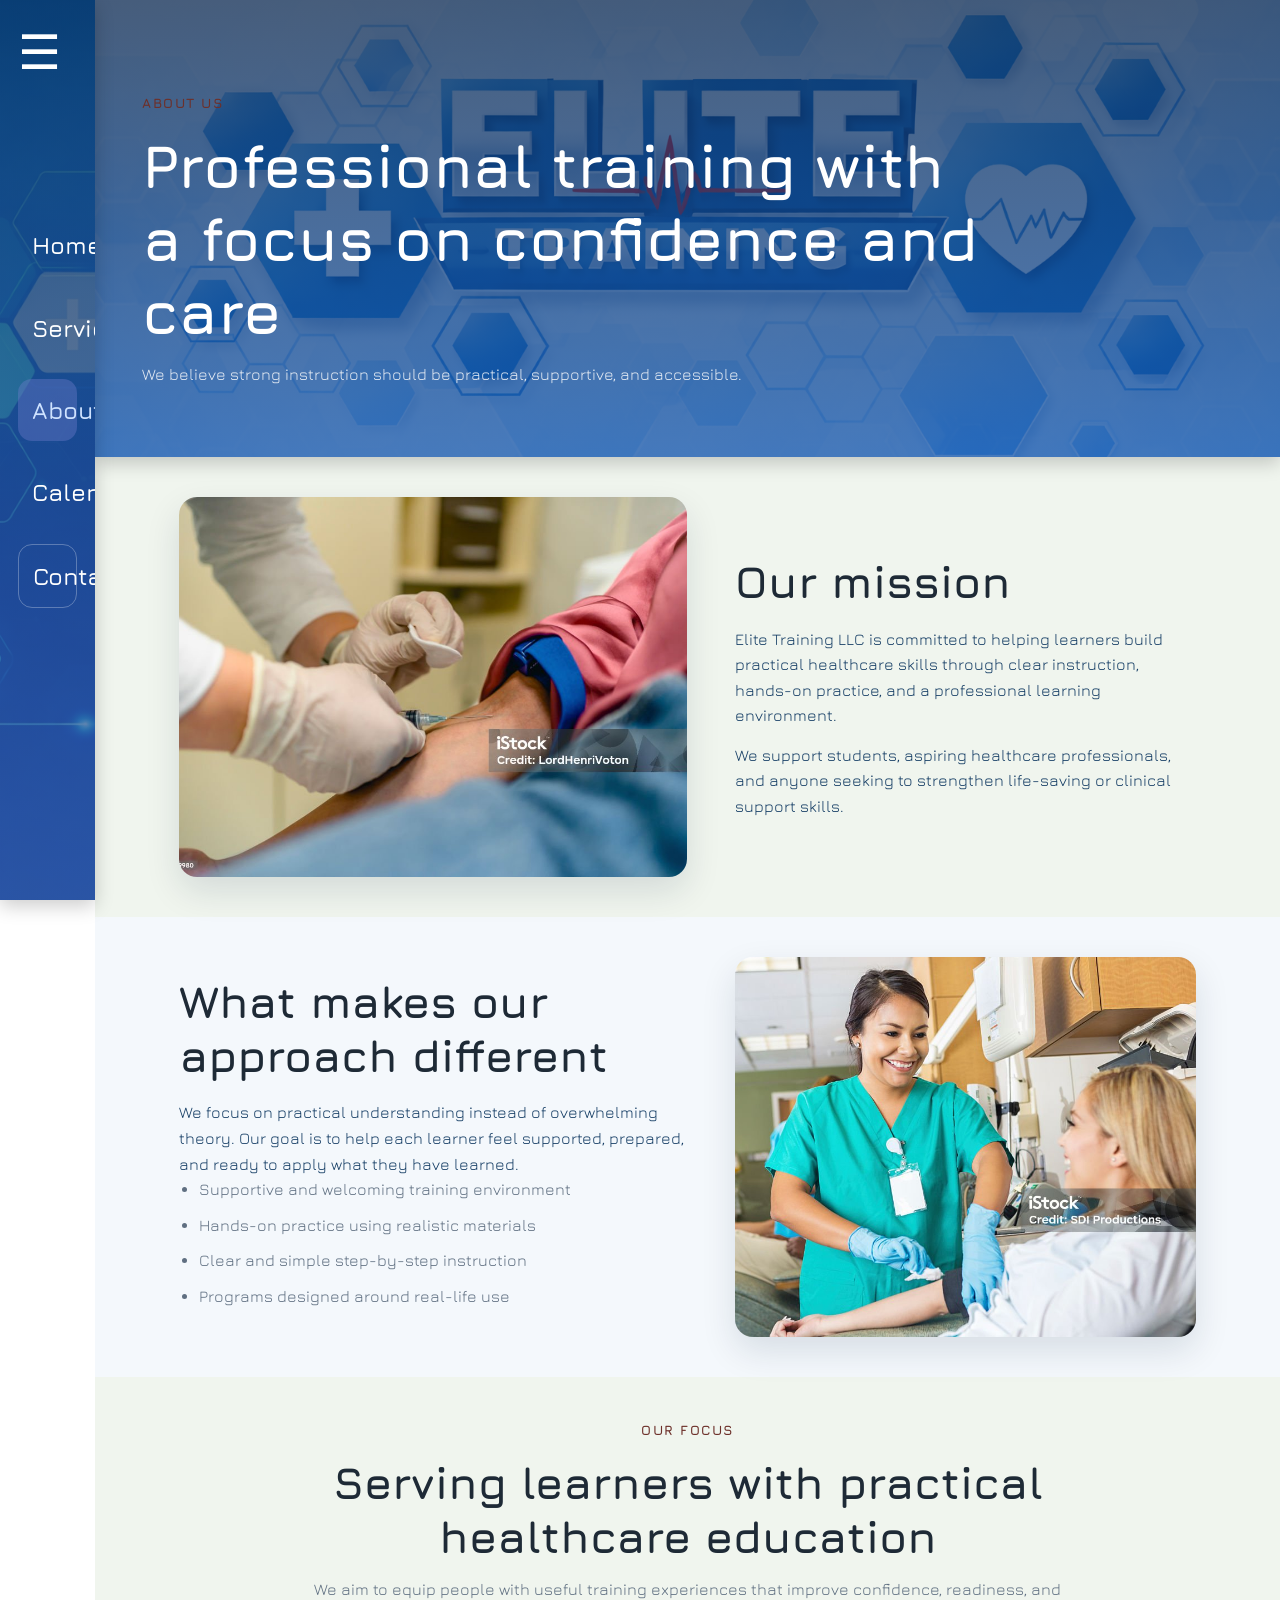
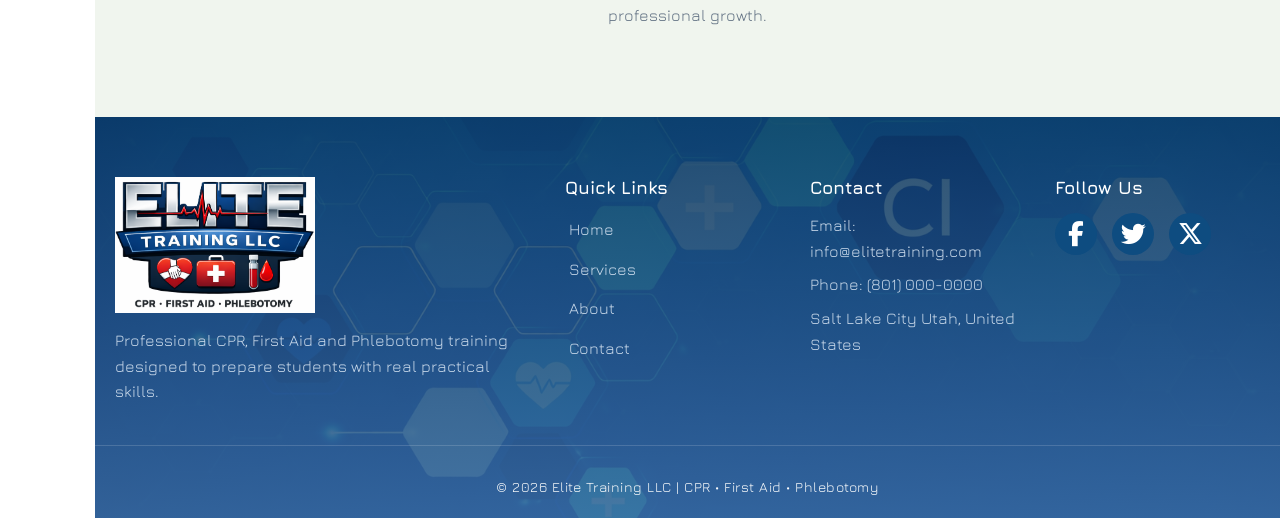
==== commit 624a36d9: "work on insert delay and duration on services page" ====
--- a/about.html
+++ b/about.html
@@ -136,7 +136,7 @@
             </div>
         </div>
         <div class="footer-bottom">
-            <p>© 2026 Elite Training LLC | CPR • First Aid • Phlebotomy</p>
+          <p class="footer-copy">© 2026 Elite Training LLC | CPR • First Aid • Phlebotomy</p>
         </div>
     </footer>
 
--- a/style/styles.css
+++ b/style/styles.css
@@ -50,7 +50,7 @@
 }
 
 .section {
-  padding: 80px 0;
+  padding: 40px ;
   background-color: #a9c79d2c;
 }
 
@@ -95,7 +95,7 @@
 }
 
 p {
-  color: #1e2a36;;
+  color: #123b63;;
 }
 
 .site-header {
@@ -322,6 +322,13 @@
   margin-left:280px;
 }
 
+.footer-copy {
+  color: #fbfcfd;
+  font-size: 14px;
+  text-align: center;
+  margin-top: 10px;
+  letter-spacing: .5px;
+}
 
 @keyframes floatHex {
 
@@ -341,7 +348,7 @@
 
 .hero {
   position: relative;
-  min-height: 48vh;
+  min-height: 78vh;
   display: flex;
   align-items: center;
   overflow: hidden;
@@ -357,7 +364,7 @@
 
 .hero-content {
   position: relative;
-  z-index: 2;
+  z-index: 3;
 }
 
 .hero-text {
@@ -799,7 +806,7 @@
 
   color: white;
   padding-top: 60px;
-  font-family: Arial, Helvetica, sans-serif;
+  font-family: "Jura", sans-serif;
 }
 
 .footer-container {
@@ -1010,4 +1017,92 @@
   padding: 30px;
   border-radius: 10px;
   box-shadow: 0 10px 20px rgba(0, 0, 0, .1);
+}
+
+/* MODALS */
+
+.course-modal {
+  border: none;
+  border-radius: 12px;
+  padding: 0;
+  width: 400px;
+  max-width: 90%;
+}
+
+.course-modal::backdrop {
+  background: rgba(0,0,0,.6);
+}
+
+.modal-content {
+  padding: 30px;
+  display: flex;
+  flex-direction: column;
+  gap: 12px;
+}
+
+.modal-content h2 {
+  margin-bottom: 10px;
+  color: var(--primary);
+}
+
+.modal-content input {
+  padding: 10px;
+  border: 1px solid var(--border);
+  border-radius: 6px;
+}
+
+.modal-actions {
+  display: flex;
+  justify-content: space-between;
+  margin-top: 15px;
+}
+
+.modal-actions button {
+  padding: 8px 16px;
+  border-radius: 6px;
+  border: none;
+  cursor: pointer;
+}
+
+/* =========================
+   Upcoming Training Sessions
+========================= */
+
+.training-table {
+  width: 100%;
+  border-collapse: collapse;
+  margin-top: 20px;
+  font-family: "Jura", sans-serif;
+}
+
+.training-table th {
+  text-align: left;
+  padding: 12px 10px;
+  background: var(--primary);
+  color: var(--white);
+  font-weight: 700;
+}
+
+.training-table td {
+  padding: 12px 10px;
+  border-bottom: 1px solid var(--border);
+  color: var(--text);
+}
+
+.training-table tr:hover {
+  background: #f4f8fc;
+}
+
+.training-table button {
+  background: var(--primary);
+  color: white;
+  border: none;
+  padding: 6px 14px;
+  border-radius: 6px;
+  cursor: pointer;
+  transition: var(--transition);
+}
+
+.training-table button:hover {
+  background: var(--primary-dark);
 }
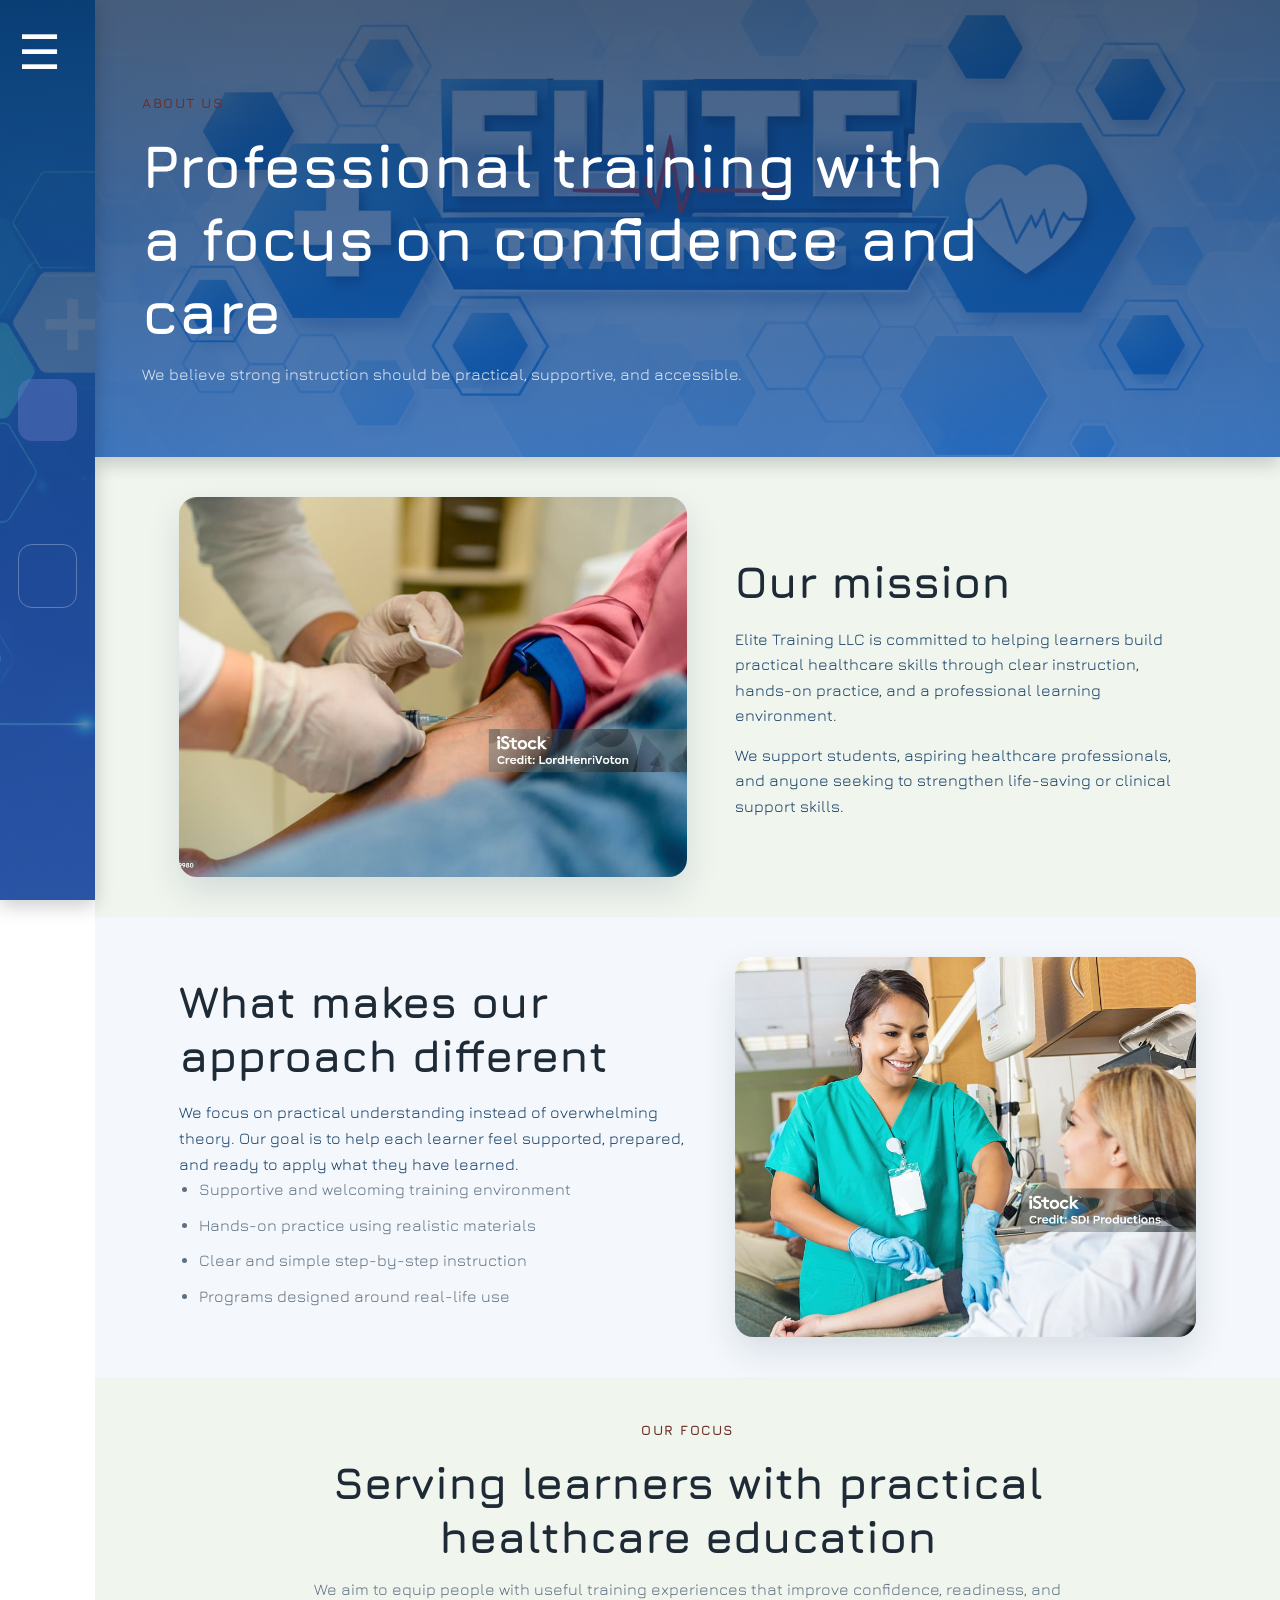
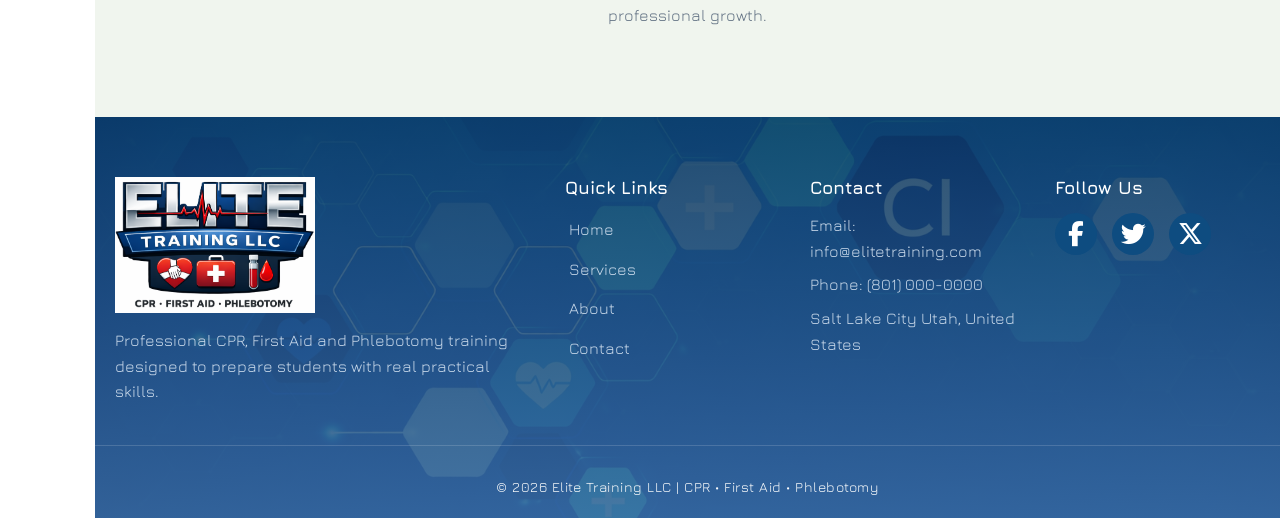
==== commit ea93182c: "update about page, add motion and add background" ====
--- a/about.html
+++ b/about.html
@@ -5,40 +5,41 @@
   <meta charset="UTF-8" />
   <meta name="viewport" content="width=device-width, initial-scale=1.0" />
   <title>About | Elite Training LLC</title>
-  <meta name="description"
-    content="Learn more about Elite Training LLC and our commitment to hands-on healthcare training." />
+  <meta name="description" content="Learn more about Elite Training LLC and our commitment to hands-on healthcare training." />
   <link rel="stylesheet" href="https://cdnjs.cloudflare.com/ajax/libs/font-awesome/6.5.0/css/all.min.css">
   <link rel="stylesheet" href="style/styles.css" />
   <link rel="preconnect" href="https://fonts.googleapis.com">
   <link rel="preconnect" href="https://fonts.gstatic.com" crossorigin>
   <link href="https://fonts.googleapis.com/css2?family=Jura:wght@300..700&display=swap" rel="stylesheet">
+  <link href="https://unpkg.com/aos@2.3.4/dist/aos.css" rel="stylesheet">
 </head>
 
 <body>
-  <header class="site-header">
-    <div class="container nav-container">
-      <a href="index.html" class="brand">
-        <img src="images/eliteLogo.png" alt="Elite Training LLC Logo" class="brand-logo" />
-      </a>
-      <button class="menu-toggle" id="menuToggle" aria-label="Open navigation">
-        ☰
-      </button>
-      <nav class="site-nav" id="siteNav">
-        <a href="index.html">Home</a>
-        <a href="services.html">Services</a>
-        <a href="about.html active" class="active">About</a>
-        <a href="calendar.html">Calendar</a>
-        <a href="contact.html" class="nav-btn">Contact</a>
-      </nav>
-    </div>
-  </header>
+    <header class="site-header">
+        <div class="container nav-container">
+            <a href="index.html" class="brand">
+                <img src="images/eliteLogo.png" alt="Elite Training LLC Logo" class="brand-logo" />
+            </a>
+            <button class="menu-toggle" id="menuToggle" aria-label="Open navigation">
+                ☰
+            </button>
+
+            <nav class="site-nav" id="siteNav">
+                <a href="index.html"><span class="nav-link">Home</span></a>
+                <a href="services.html"><span class="nav-link">Services</span></a>
+                <a href="about.html" class="active"><span class="nav-link">About</span></a>
+                <a href="calendar.html"><span class="nav-link">Calendar</span></a>
+                <a href="contact.html" class="nav-btn"><span class="nav-link">Contact</span></a>
+            </nav>
+        </div>
+    </header>
 
   <main>
     <section class="page-banner">
       <div class="container">
-        <span class="section-tag">About Us</span>
-        <h1>Professional training with a focus on confidence and care</h1>
-        <p>
+        <span data-aos="fade-right" data-aos-delay="400" data-aos-duration="800" class="section-tag">About Us</span>
+        <h1 data-aos="fade-right" data-aos-delay="700" data-aos-duration="1000" data-aos-offset="100">Professional training with a focus on confidence and care</h1>
+        <p data-aos="fade-right" data-aos-delay="900" data-aos-duration="900">
           We believe strong instruction should be practical, supportive, and
           accessible.
         </p>
@@ -51,13 +52,13 @@
           <img src="images/phlebotomy2.jpg" alt="Phlebotomy practice session" />
         </div>
         <div>
-          <h2>Our mission</h2>
-          <p>
+          <h2 data-aos="fade-up" data-aos-delay="400" data-aos-duration="900" data-aos-offset="200">Our mission</h2>
+          <p data-aos="fade-up" data-aos-delay="600" data-aos-duration="1000" data-aos-offset="150">
             Elite Training LLC is committed to helping learners build practical
             healthcare skills through clear instruction, hands-on practice, and
             a professional learning environment.
           </p>
-          <p>
+          <p data-aos="fade-up" data-aos-delay="700" data-aos-duration="1000" data-aos-offset="150">
             We support students, aspiring healthcare professionals, and anyone
             seeking to strengthen life-saving or clinical support skills.
           </p>
@@ -68,13 +69,13 @@
     <section class="section alt-section">
       <div class="container two-col">
         <div>
-          <h2>What makes our approach different</h2>
-          <p>
+          <h2 data-aos="fade-up" data-aos-delay="400" data-aos-duration="900" data-aos-offset="200">What makes our approach different</h2>
+          <p data-aos="fade-up" data-aos-delay="600" data-aos-duration="1000" data-aos-offset="150">
             We focus on practical understanding instead of overwhelming theory.
             Our goal is to help each learner feel supported, prepared, and ready
             to apply what they have learned.
           </p>
-          <ul class="about-list">
+          <ul data-aos="fade-up" data-aos-delay="700" data-aos-duration="1000" data-aos-offset="150" class="about-list">
             <li>Supportive and welcoming training environment</li>
             <li>Hands-on practice using realistic materials</li>
             <li>Clear and simple step-by-step instruction</li>
@@ -89,9 +90,9 @@
 
     <section class="section">
       <div class="container section-heading">
-        <span class="section-tag">Our Focus</span>
-        <h2>Serving learners with practical healthcare education</h2>
-        <p>
+        <span data-aos="fade-up" data-aos-delay="300" data-aos-duration="800" data-aos-offset="150" class="section-tag">Our Focus</span>
+        <h2 data-aos="fade-up" data-aos-delay="400" data-aos-duration="900" data-aos-offset="200">Serving learners with practical healthcare education</h2>
+        <p data-aos="fade-up" data-aos-delay="700" data-aos-duration="1000" data-aos-offset="150">
           We aim to equip people with useful training experiences that improve
           confidence, readiness, and professional growth.
         </p>
@@ -141,6 +142,11 @@
     </footer>
 
   <script src="js/script.js"></script>
+      <script src="https://unpkg.com/aos@2.3.4/dist/aos.js"></script>
+
+    <script>
+    AOS.init();
+    </script>
 </body>
 
 </html>
--- a/style/styles.css
+++ b/style/styles.css
@@ -1,5 +1,5 @@
 :root {
-  --primary: #0c3d72;
+  --primary: #205d9f;
   --primary-dark: #082d53;
   --accent: #6d302a;
   --accent-dark: #c62828;
@@ -354,14 +354,6 @@
   overflow: hidden;
 }
 
-.hero-overlay {
-  position: absolute;
-  inset: 0;
-  background:
-    linear-gradient(to right, rgba(8, 31, 57, 0.86), rgba(8, 31, 57, 0.38)),
-    linear-gradient(to top, rgba(8, 31, 57, 0.2), rgba(8, 31, 57, 0.1));
-}
-
 .hero-content {
   position: relative;
   z-index: 3;
@@ -439,12 +431,15 @@
 .hero-overlay {
   position: absolute;
   inset: 0;
-  z-index: 2;
   background:
-    linear-gradient(to right, rgba(8, 31, 57, 0.86), rgba(8, 31, 57, 0.38)),
-    linear-gradient(to top, rgba(8, 31, 57, 0.2), rgba(8, 31, 57, 0.1));
-}
-
+    linear-gradient(to right, rgba(8, 31, 57, 0.75), rgba(8, 31, 57, 0.35)),
+    linear-gradient(to top, rgba(8, 31, 57, 0.25), rgba(8, 31, 57, 0.1)),
+    url("../images/background3.jpg");
+    
+  background-size: cover;
+  background-position: center;
+  background-repeat: no-repeat;
+}
 .hero-content {
   position: relative;
   z-index: 3;
@@ -1027,6 +1022,12 @@
   padding: 0;
   width: 400px;
   max-width: 90%;
+  position: fixed;
+  top: 50%;
+  left: 50%;
+  transform: translate(-50%,-50%);
+  box-shadow: 0 20px 60px rgba(0,0,0,.3);
+
 }
 
 .course-modal::backdrop {
